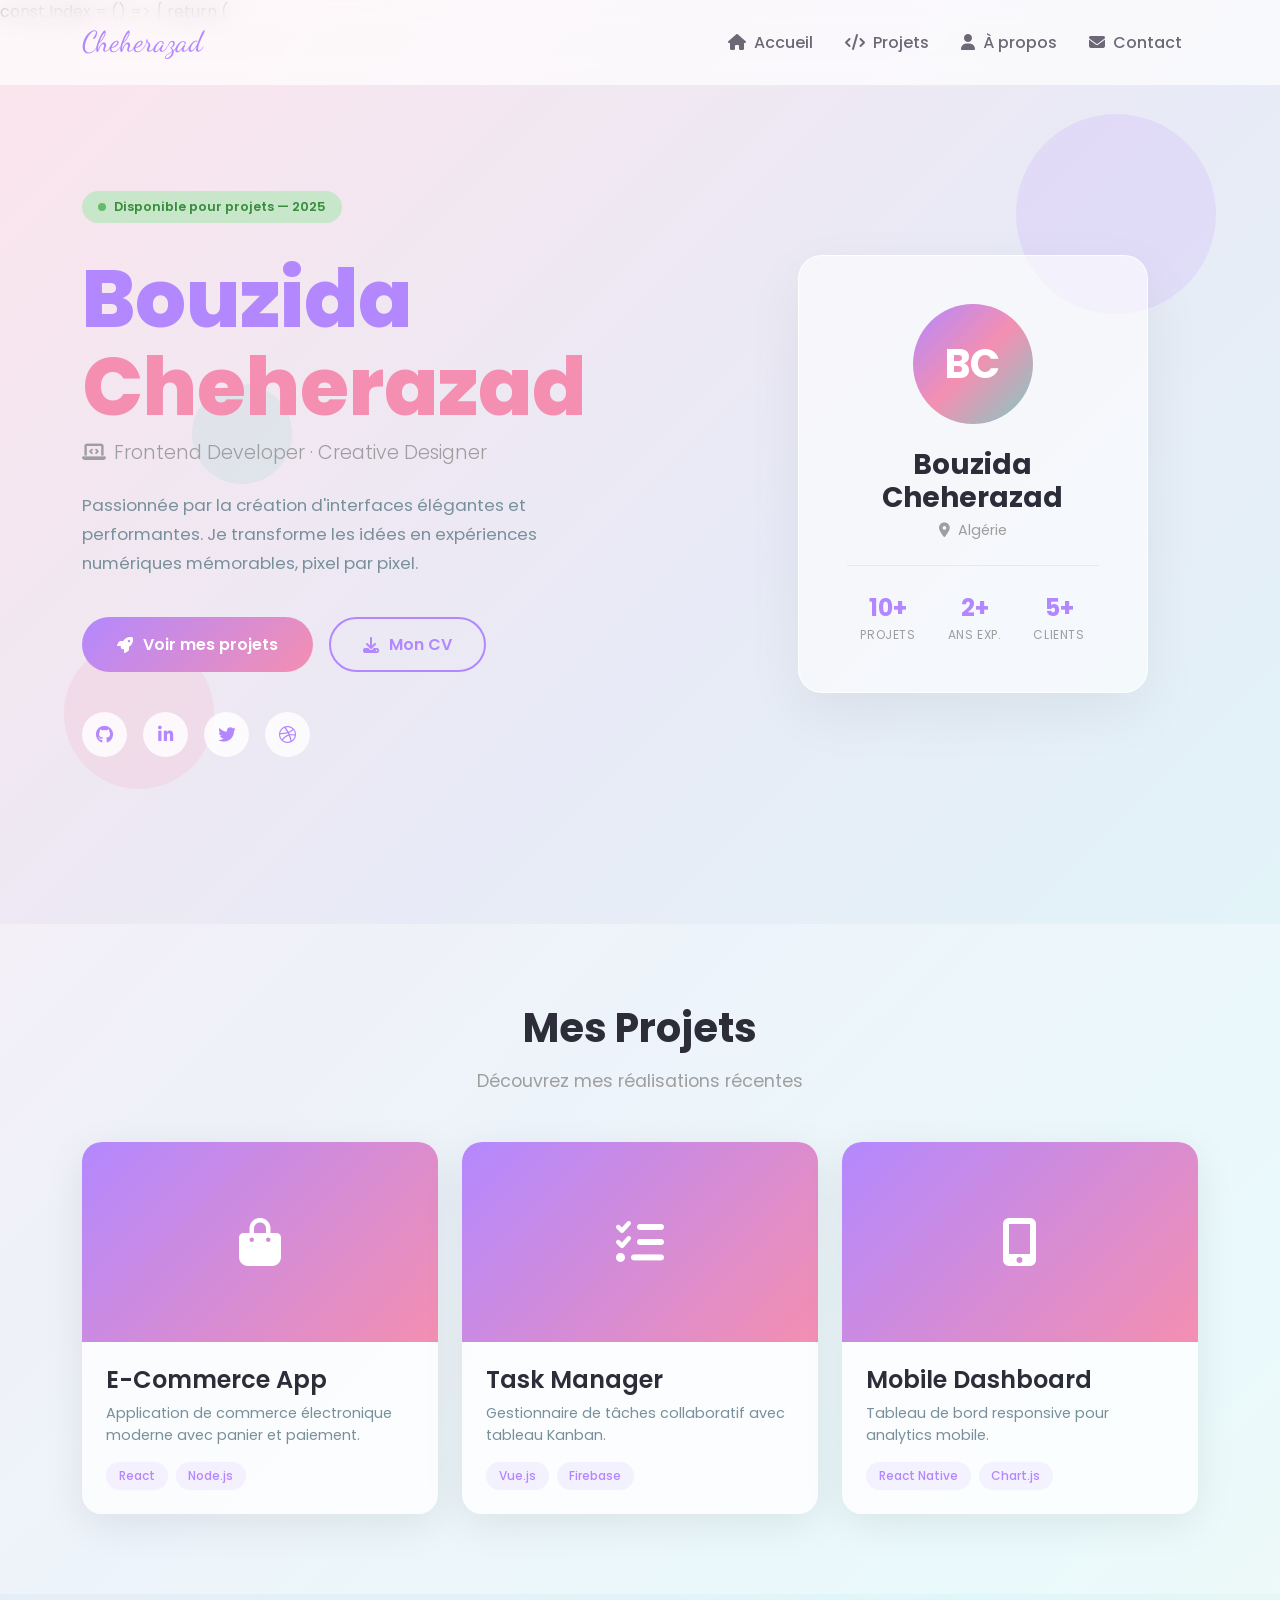
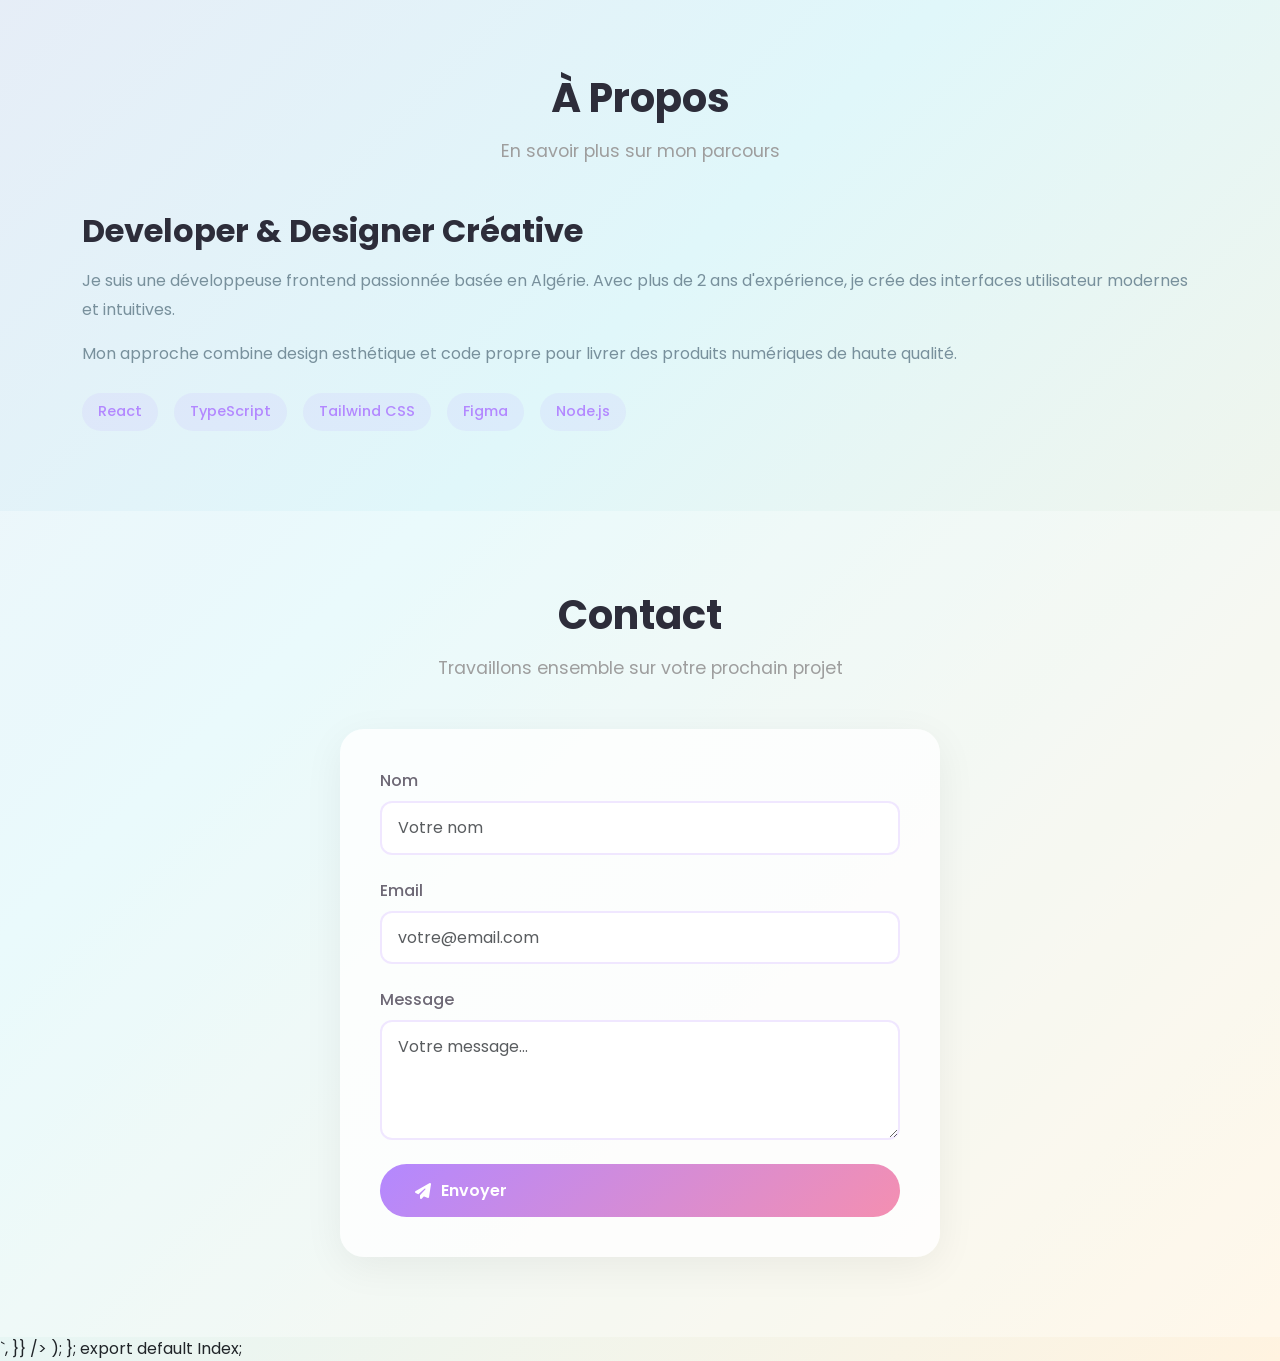
==== VibeCoding/VibeCoding.html @ f39eeb53 "Add files via upload" ====
const Index = () => {
  return (
    <div
      dangerouslySetInnerHTML={{
        __html: `
<!DOCTYPE html>
<html lang="fr">
<head>
  <meta charset="UTF-8" />
  <meta name="viewport" content="width=device-width, initial-scale=1.0" />
  <title>Portfolio — Bouzida Cheherazad</title>
  <link href="https://cdn.jsdelivr.net/npm/bootstrap@5.3.3/dist/css/bootstrap.min.css" rel="stylesheet" />
  <link href="https://cdnjs.cloudflare.com/ajax/libs/font-awesome/6.5.1/css/all.min.css" rel="stylesheet" />
  <link href="https://fonts.googleapis.com/css2?family=Poppins:wght@300;400;600;700;800&family=Dancing+Script:wght@700&display=swap" rel="stylesheet" />
  <style>
    * { margin: 0; padding: 0; box-sizing: border-box; }

    body {
      font-family: 'Poppins', sans-serif;
      background: linear-gradient(135deg, #fce4ec 0%, #e8eaf6 30%, #e0f7fa 60%, #fff3e0 100%);
      min-height: 100vh;
      overflow-x: hidden;
      scroll-behavior: smooth;
    }

    /* Navbar */
    .navbar-custom {
      background: rgba(255,255,255,0.7);
      backdrop-filter: blur(12px);
      border-bottom: 1px solid rgba(0,0,0,0.05);
      padding: 1rem 0;
    }
    .navbar-custom .navbar-brand {
      font-family: 'Dancing Script', cursive;
      font-size: 1.8rem;
      color: #b388ff;
    }
    .navbar-custom .nav-link {
      color: #6d6875;
      font-weight: 500;
      margin: 0 0.5rem;
      transition: color 0.3s;
    }
    .navbar-custom .nav-link:hover {
      color: #b388ff;
    }

    /* Hero */
    .hero {
      min-height: 100vh;
      display: flex;
      align-items: center;
      position: relative;
      padding-top: 80px;
    }

    .hero-content {
      animation: slideUp 1s ease both;
    }

    .badge-available {
      background: #c8e6c9;
      color: #388e3c;
      font-size: 0.8rem;
      font-weight: 600;
      padding: 0.4rem 1rem;
      border-radius: 50px;
      display: inline-flex;
      align-items: center;
      gap: 0.5rem;
      margin-bottom: 2rem;
    }

    .badge-available .dot {
      width: 8px;
      height: 8px;
      background: #66bb6a;
      border-radius: 50%;
      animation: pulse 2s infinite;
    }

    .hero h1 {
      font-size: clamp(2.5rem, 7vw, 5rem);
      font-weight: 800;
      color: #2d2d3a;
      line-height: 1.1;
      margin-bottom: 0.5rem;
    }

    .hero h1 .first-name {
      color: #b388ff;
    }

    .hero h1 .last-name {
      color: #f48fb1;
    }

    .hero .subtitle {
      font-size: 1.2rem;
      color: #9e9e9e;
      font-weight: 300;
      margin-bottom: 1.5rem;
    }

    .hero .description {
      font-size: 1.05rem;
      color: #78909c;
      max-width: 500px;
      line-height: 1.7;
      margin-bottom: 2.5rem;
    }

    .btn-pastel {
      background: linear-gradient(135deg, #b388ff, #f48fb1);
      color: #fff;
      border: none;
      padding: 0.9rem 2.2rem;
      border-radius: 50px;
      font-family: 'Poppins', sans-serif;
      font-size: 1rem;
      font-weight: 600;
      cursor: pointer;
      transition: transform 0.3s, box-shadow 0.3s;
      text-decoration: none;
      display: inline-flex;
      align-items: center;
      gap: 0.6rem;
    }

    .btn-pastel:hover {
      transform: translateY(-3px);
      box-shadow: 0 12px 30px rgba(179, 136, 255, 0.4);
      color: #fff;
    }

    .btn-outline-pastel {
      background: transparent;
      color: #b388ff;
      border: 2px solid #b388ff;
      padding: 0.85rem 2rem;
      border-radius: 50px;
      font-family: 'Poppins', sans-serif;
      font-size: 1rem;
      font-weight: 600;
      cursor: pointer;
      transition: all 0.3s;
      text-decoration: none;
      display: inline-flex;
      align-items: center;
      gap: 0.6rem;
    }

    .btn-outline-pastel:hover {
      background: #b388ff;
      color: #fff;
      transform: translateY(-3px);
    }

    /* Social icons */
    .social-icons {
      margin-top: 2.5rem;
      display: flex;
      gap: 1rem;
    }

    .social-icons a {
      width: 45px;
      height: 45px;
      border-radius: 50%;
      background: rgba(255,255,255,0.8);
      display: flex;
      align-items: center;
      justify-content: center;
      color: #b388ff;
      font-size: 1.1rem;
      transition: all 0.3s;
      text-decoration: none;
    }

    .social-icons a:hover {
      background: #b388ff;
      color: #fff;
      transform: translateY(-3px);
      box-shadow: 0 8px 20px rgba(179, 136, 255, 0.3);
    }

    /* Hero image area */
    .hero-visual {
      position: relative;
      display: flex;
      align-items: center;
      justify-content: center;
      animation: slideUp 1s ease 0.3s both;
    }

    .hero-card {
      background: rgba(255,255,255,0.6);
      backdrop-filter: blur(16px);
      border-radius: 24px;
      padding: 3rem;
      border: 1px solid rgba(255,255,255,0.8);
      box-shadow: 0 20px 60px rgba(0,0,0,0.06);
      text-align: center;
      max-width: 350px;
      width: 100%;
    }

    .hero-card .avatar {
      width: 120px;
      height: 120px;
      border-radius: 50%;
      background: linear-gradient(135deg, #b388ff, #f48fb1, #80cbc4);
      display: flex;
      align-items: center;
      justify-content: center;
      margin: 0 auto 1.5rem;
      font-size: 2.5rem;
      color: #fff;
      font-weight: 700;
      overflow: hidden;
    }

    .hero-card .avatar img {
      width: 100%;
      height: 100%;
      object-fit: cover;
    }

    .hero-card h3 {
      color: #2d2d3a;
      font-weight: 700;
      margin-bottom: 0.3rem;
    }

    .hero-card p {
      color: #9e9e9e;
      font-size: 0.9rem;
    }

    .stats {
      display: flex;
      justify-content: center;
      gap: 2rem;
      margin-top: 1.5rem;
      padding-top: 1.5rem;
      border-top: 1px solid rgba(0,0,0,0.06);
    }

    .stats .stat-item {
      text-align: center;
    }

    .stats .stat-number {
      font-size: 1.5rem;
      font-weight: 700;
      color: #b388ff;
    }

    .stats .stat-label {
      font-size: 0.75rem;
      color: #9e9e9e;
      text-transform: uppercase;
      letter-spacing: 0.05em;
    }

    /* Sections */
    section {
      padding: 5rem 0;
    }

    .section-title {
      text-align: center;
      margin-bottom: 3rem;
    }

    .section-title h2 {
      font-size: 2.5rem;
      font-weight: 700;
      color: #2d2d3a;
      margin-bottom: 1rem;
    }

    .section-title p {
      color: #9e9e9e;
      font-size: 1.1rem;
    }

    /* Projects Section */
    #projets {
      background: rgba(255,255,255,0.3);
    }

    .project-card {
      background: rgba(255,255,255,0.8);
      border-radius: 20px;
      overflow: hidden;
      box-shadow: 0 10px 40px rgba(0,0,0,0.08);
      transition: transform 0.3s, box-shadow 0.3s;
      height: 100%;
    }

    .project-card:hover {
      transform: translateY(-10px);
      box-shadow: 0 20px 60px rgba(0,0,0,0.12);
    }

    .project-image {
      height: 200px;
      background: linear-gradient(135deg, #b388ff, #f48fb1);
      display: flex;
      align-items: center;
      justify-content: center;
      color: #fff;
      font-size: 3rem;
    }

    .project-content {
      padding: 1.5rem;
    }

    .project-content h4 {
      color: #2d2d3a;
      font-weight: 600;
      margin-bottom: 0.5rem;
    }

    .project-content p {
      color: #78909c;
      font-size: 0.9rem;
      margin-bottom: 1rem;
    }

    .project-tags {
      display: flex;
      gap: 0.5rem;
      flex-wrap: wrap;
    }

    .project-tags span {
      background: rgba(179, 136, 255, 0.1);
      color: #b388ff;
      padding: 0.3rem 0.8rem;
      border-radius: 20px;
      font-size: 0.75rem;
      font-weight: 500;
    }

    /* About Section */
    .about-content {
      display: flex;
      align-items: center;
      gap: 3rem;
    }

    .about-text {
      flex: 1;
    }

    .about-text h3 {
      color: #2d2d3a;
      font-weight: 700;
      margin-bottom: 1rem;
      font-size: 2rem;
    }

    .about-text p {
      color: #78909c;
      line-height: 1.8;
      margin-bottom: 1rem;
    }

    .skills {
      display: flex;
      gap: 1rem;
      flex-wrap: wrap;
      margin-top: 1.5rem;
    }

    .skill-item {
      background: rgba(179, 136, 255, 0.1);
      color: #b388ff;
      padding: 0.5rem 1rem;
      border-radius: 25px;
      font-weight: 500;
      font-size: 0.9rem;
    }

    /* Contact Section */
    #contact {
      background: rgba(255,255,255,0.3);
    }

    .contact-form {
      max-width: 600px;
      margin: 0 auto;
      background: rgba(255,255,255,0.8);
      padding: 2.5rem;
      border-radius: 24px;
      box-shadow: 0 10px 40px rgba(0,0,0,0.06);
    }

    .form-group {
      margin-bottom: 1.5rem;
    }

    .form-group label {
      display: block;
      color: #6d6875;
      font-weight: 500;
      margin-bottom: 0.5rem;
    }

    .form-control {
      width: 100%;
      padding: 0.8rem 1rem;
      border: 2px solid rgba(179, 136, 255, 0.2);
      border-radius: 12px;
      font-family: 'Poppins', sans-serif;
      transition: border-color 0.3s;
      background: rgba(255,255,255,0.9);
    }

    .form-control:focus {
      outline: none;
      border-color: #b388ff;
    }

    textarea.form-control {
      resize: vertical;
      min-height: 120px;
    }

    /* Floating shapes */
    .shape {
      position: absolute;
      border-radius: 50%;
      opacity: 0.15;
      animation: float 6s ease-in-out infinite;
      pointer-events: none;
    }

    .shape-1 {
      width: 200px; height: 200px;
      background: #b388ff;
      top: 10%; right: 5%;
      animation-delay: 0s;
    }

    .shape-2 {
      width: 150px; height: 150px;
      background: #f48fb1;
      bottom: 15%; left: 5%;
      animation-delay: 2s;
    }

    .shape-3 {
      width: 100px; height: 100px;
      background: #80cbc4;
      top: 40%; left: 15%;
      animation-delay: 4s;
    }

    /* Animations */
    @keyframes slideUp {
      from { opacity: 0; transform: translateY(40px); }
      to   { opacity: 1; transform: translateY(0); }
    }

    @keyframes pulse {
      0%, 100% { opacity: 1; transform: scale(1); }
      50% { opacity: 0.5; transform: scale(1.8); }
    }

    @keyframes float {
      0%, 100% { transform: translateY(0); }
      50% { transform: translateY(-20px); }
    }

    /* Responsive */
    @media (max-width: 768px) {
      .hero-visual { margin-top: 3rem; }
      .hero { text-align: center; padding-top: 100px; }
      .description { margin-left: auto; margin-right: auto; }
      .social-icons { justify-content: center; }
      .btn-group-hero { justify-content: center; }
      .about-content { flex-direction: column; text-align: center; }
    }
  </style>
</head>
<body>

  <!-- Navbar -->
  <nav class="navbar navbar-expand-lg navbar-custom fixed-top">
    <div class="container">
      <a class="navbar-brand" href="#accueil">Cheherazad</a>
      <button class="navbar-toggler" type="button" data-bs-toggle="collapse" data-bs-target="#navMenu" aria-label="Menu de navigation">
        <span class="navbar-toggler-icon"></span>
      </button>
      <div class="collapse navbar-collapse" id="navMenu">
        <ul class="navbar-nav ms-auto">
          <li class="nav-item"><a class="nav-link" href="#accueil"><i class="fas fa-home me-1"></i> Accueil</a></li>
          <li class="nav-item"><a class="nav-link" href="#projets"><i class="fas fa-code me-1"></i> Projets</a></li>
          <li class="nav-item"><a class="nav-link" href="#apropos"><i class="fas fa-user me-1"></i> À propos</a></li>
          <li class="nav-item"><a class="nav-link" href="#contact"><i class="fas fa-envelope me-1"></i> Contact</a></li>
        </ul>
      </div>
    </div>
  </nav>

  <!-- Hero Section -->
  <section id="accueil" class="hero">
    <div class="shape shape-1"></div>
    <div class="shape shape-2"></div>
    <div class="shape shape-3"></div>

    <div class="container">
      <div class="row align-items-center">
        <div class="col-lg-7 hero-content">

          <div class="badge-available">
            <span class="dot"></span>
            Disponible pour projets — 2025
          </div>

          <h1>
            <span class="first-name">Bouzida</span><br />
            <span class="last-name">Cheherazad</span>
          </h1>

          <p class="subtitle">
            <i class="fas fa-laptop-code me-2"></i>Frontend Developer · Creative Designer
          </p>

          <p class="description">
            Passionnée par la création d'interfaces élégantes et performantes.
            Je transforme les idées en expériences numériques mémorables, pixel par pixel.
          </p>

          <div class="d-flex gap-3 flex-wrap btn-group-hero">
            <a href="#projets" class="btn-pastel">
              <i class="fas fa-rocket"></i> Voir mes projets
            </a>
            <a href="#" class="btn-outline-pastel" download>
              <i class="fas fa-download"></i> Mon CV
            </a>
          </div>

          <div class="social-icons">
            <a href="https://github.com" target="_blank" rel="noopener noreferrer" aria-label="GitHub"><i class="fab fa-github"></i></a>
            <a href="https://linkedin.com" target="_blank" rel="noopener noreferrer" aria-label="LinkedIn"><i class="fab fa-linkedin-in"></i></a>
            <a href="https://twitter.com" target="_blank" rel="noopener noreferrer" aria-label="Twitter"><i class="fab fa-twitter"></i></a>
            <a href="https://dribbble.com" target="_blank" rel="noopener noreferrer" aria-label="Dribbble"><i class="fab fa-dribbble"></i></a>
          </div>

        </div>

        <div class="col-lg-5 hero-visual">
          <div class="hero-card">
            <div class="avatar">
              <!-- Remplacez par votre photo: <img src="votre-photo.jpg" alt="Bouzida Cheherazad" /> -->
              BC
            </div>
            <h3>Bouzida Cheherazad</h3>
            <p><i class="fas fa-map-marker-alt me-1"></i> Algérie</p>
            <div class="stats">
              <div class="stat-item">
                <div class="stat-number">10+</div>
                <div class="stat-label">Projets</div>
              </div>
              <div class="stat-item">
                <div class="stat-number">2+</div>
                <div class="stat-label">Ans Exp.</div>
              </div>
              <div class="stat-item">
                <div class="stat-number">5+</div>
                <div class="stat-label">Clients</div>
              </div>
            </div>
          </div>
        </div>
      </div>
    </div>
  </section>

  <!-- Projects Section -->
  <section id="projets">
    <div class="container">
      <div class="section-title">
        <h2>Mes Projets</h2>
        <p>Découvrez mes réalisations récentes</p>
      </div>
      <div class="row g-4">
        <div class="col-md-4">
          <div class="project-card">
            <div class="project-image"><i class="fas fa-shopping-bag"></i></div>
            <div class="project-content">
              <h4>E-Commerce App</h4>
              <p>Application de commerce électronique moderne avec panier et paiement.</p>
              <div class="project-tags">
                <span>React</span>
                <span>Node.js</span>
              </div>
            </div>
          </div>
        </div>
        <div class="col-md-4">
          <div class="project-card">
            <div class="project-image"><i class="fas fa-tasks"></i></div>
            <div class="project-content">
              <h4>Task Manager</h4>
              <p>Gestionnaire de tâches collaboratif avec tableau Kanban.</p>
              <div class="project-tags">
                <span>Vue.js</span>
                <span>Firebase</span>
              </div>
            </div>
          </div>
        </div>
        <div class="col-md-4">
          <div class="project-card">
            <div class="project-image"><i class="fas fa-mobile-alt"></i></div>
            <div class="project-content">
              <h4>Mobile Dashboard</h4>
              <p>Tableau de bord responsive pour analytics mobile.</p>
              <div class="project-tags">
                <span>React Native</span>
                <span>Chart.js</span>
              </div>
            </div>
          </div>
        </div>
      </div>
    </div>
  </section>

  <!-- About Section -->
  <section id="apropos">
    <div class="container">
      <div class="section-title">
        <h2>À Propos</h2>
        <p>En savoir plus sur mon parcours</p>
      </div>
      <div class="about-content">
        <div class="about-text">
          <h3>Developer & Designer Créative</h3>
          <p>Je suis une développeuse frontend passionnée basée en Algérie. Avec plus de 2 ans d'expérience, je crée des interfaces utilisateur modernes et intuitives.</p>
          <p>Mon approche combine design esthétique et code propre pour livrer des produits numériques de haute qualité.</p>
          <div class="skills">
            <span class="skill-item">React</span>
            <span class="skill-item">TypeScript</span>
            <span class="skill-item">Tailwind CSS</span>
            <span class="skill-item">Figma</span>
            <span class="skill-item">Node.js</span>
          </div>
        </div>
      </div>
    </div>
  </section>

  <!-- Contact Section -->
  <section id="contact">
    <div class="container">
      <div class="section-title">
        <h2>Contact</h2>
        <p>Travaillons ensemble sur votre prochain projet</p>
      </div>
      <div class="contact-form">
        <form>
          <div class="form-group">
            <label for="name">Nom</label>
            <input type="text" class="form-control" id="name" placeholder="Votre nom" required />
          </div>
          <div class="form-group">
            <label for="email">Email</label>
            <input type="email" class="form-control" id="email" placeholder="votre@email.com" required />
          </div>
          <div class="form-group">
            <label for="message">Message</label>
            <textarea class="form-control" id="message" placeholder="Votre message..." required></textarea>
          </div>
          <button type="submit" class="btn-pastel w-100">
            <i class="fas fa-paper-plane"></i> Envoyer
          </button>
        </form>
      </div>
    </div>
  </section>

  <script src="https://cdn.jsdelivr.net/npm/bootstrap@5.3.3/dist/js/bootstrap.bundle.min.js"></script>
</body>
</html>
        `,
      }}
    />
  );
};

export default Index;
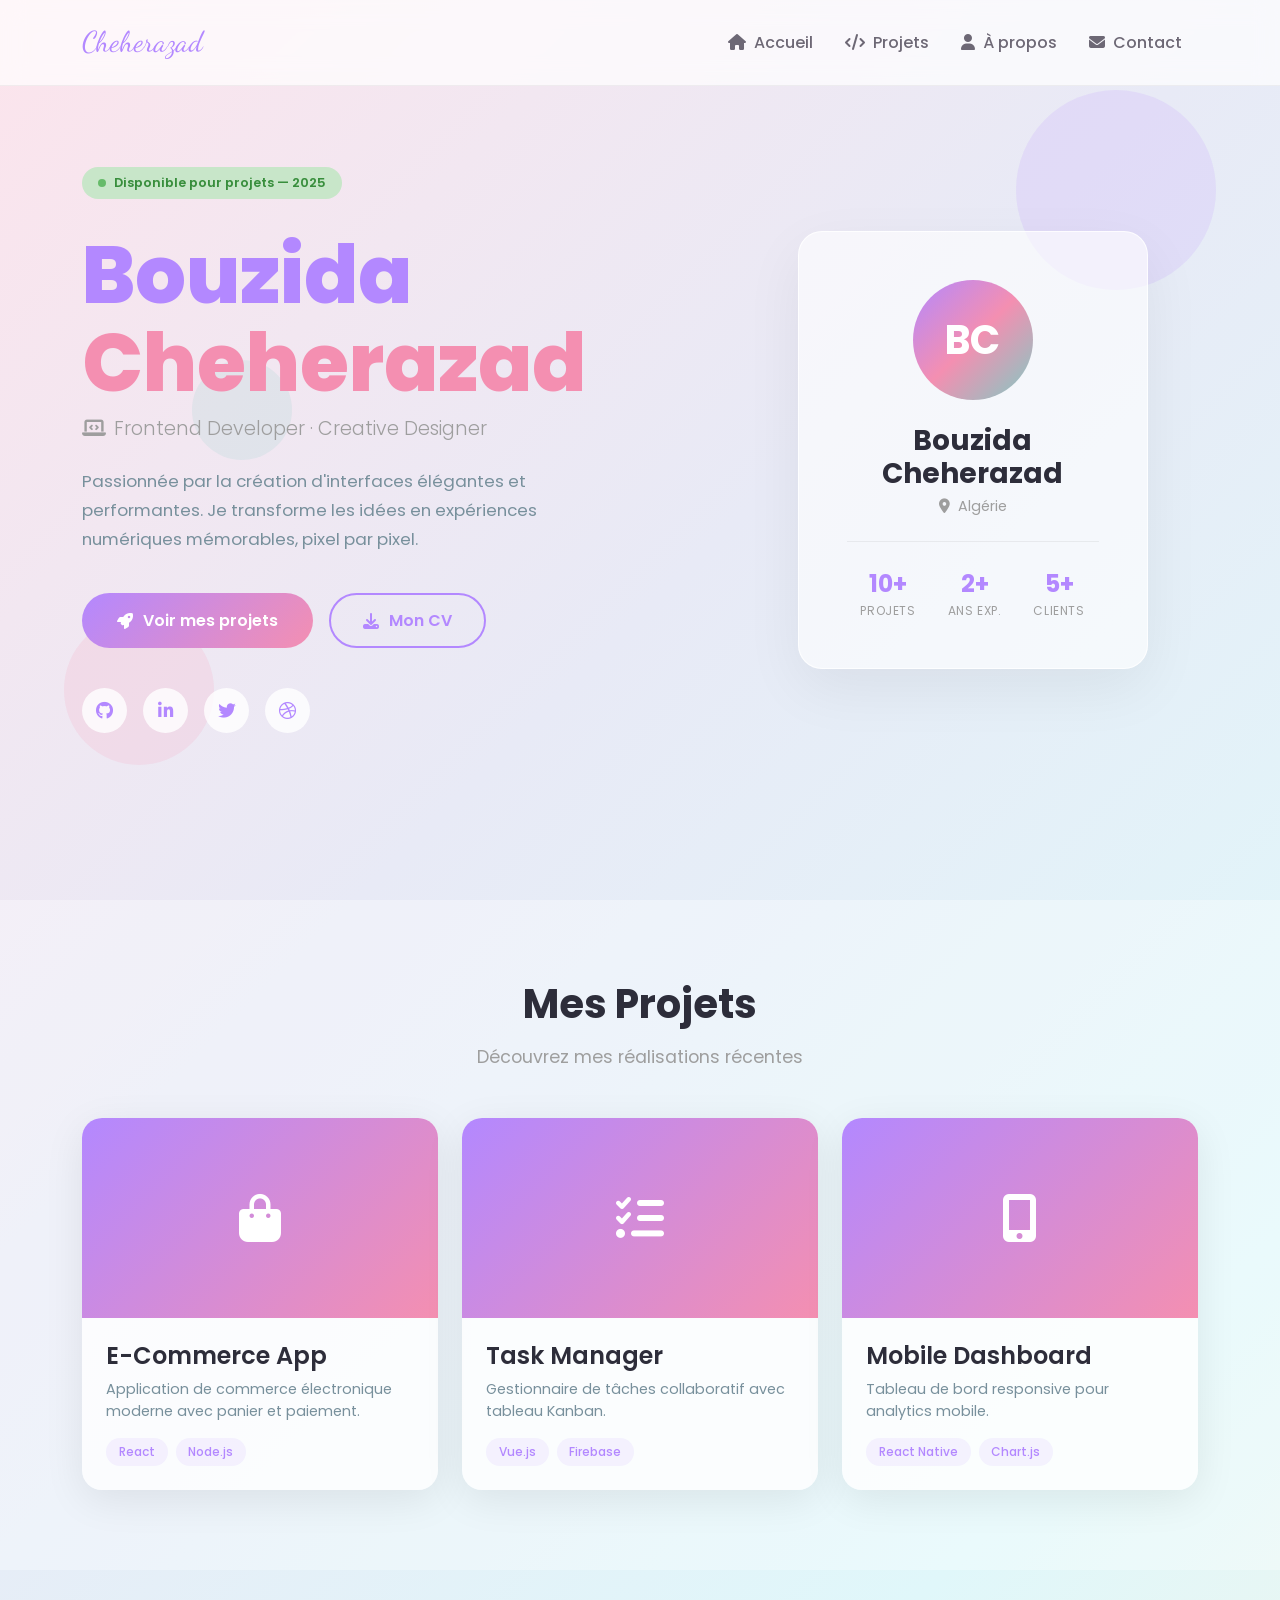
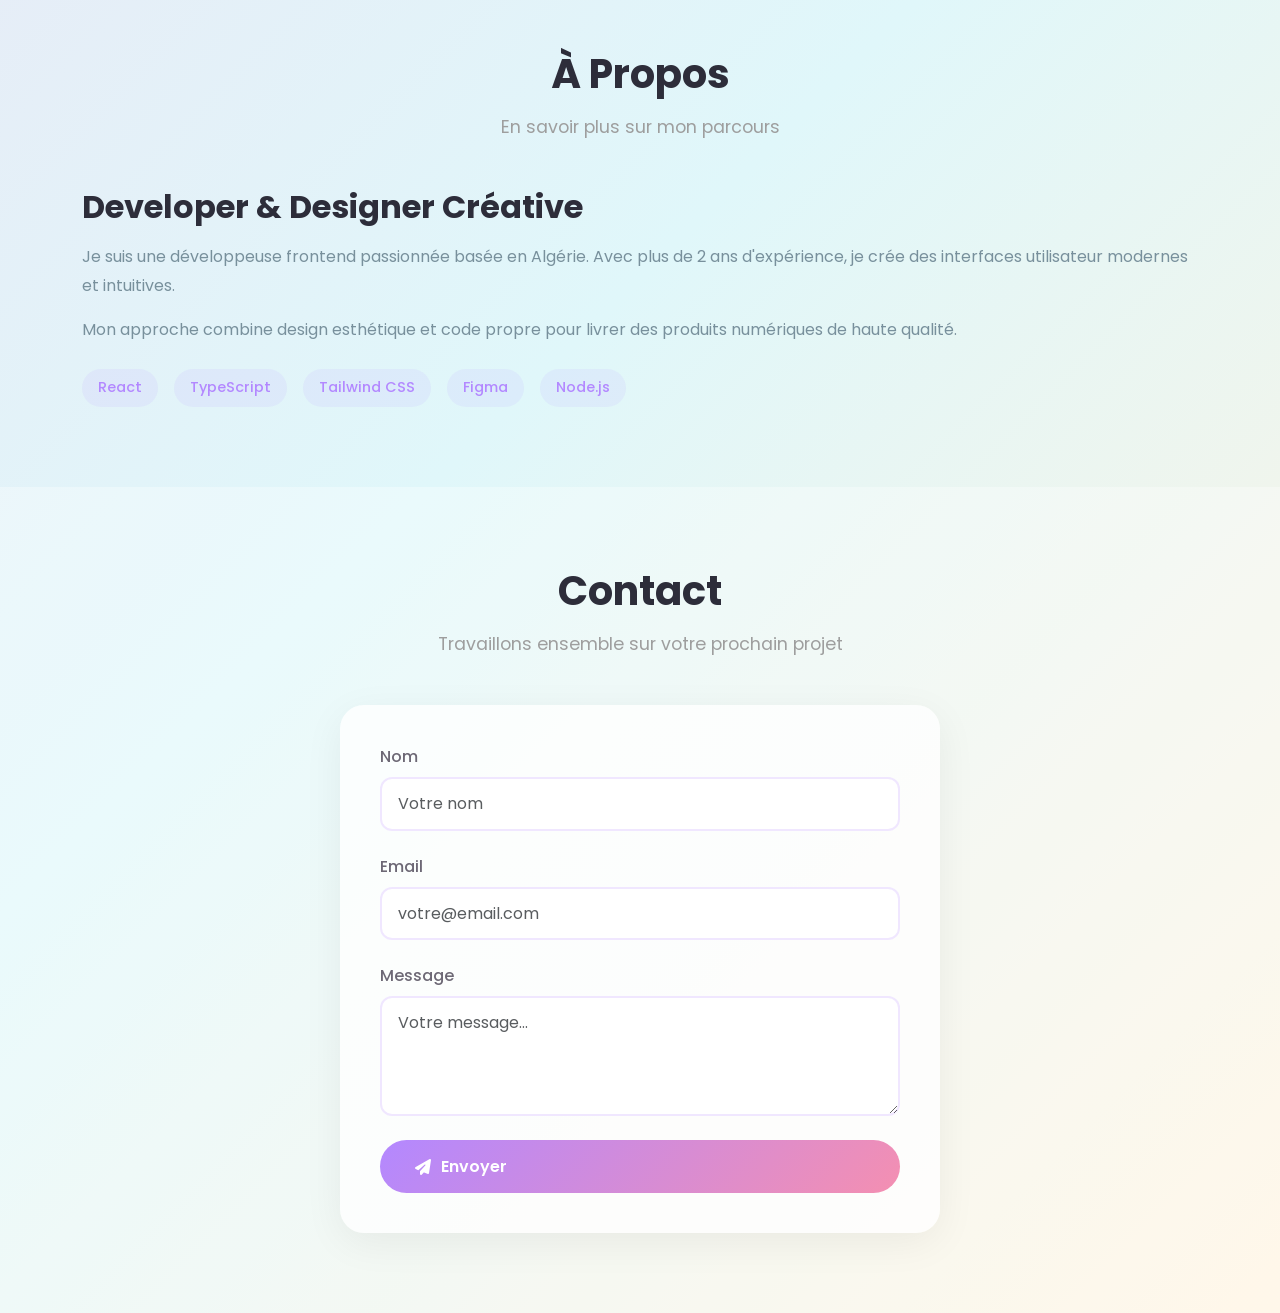
==== commit 1a2322e0: "Update VibeCoding.html" ====
--- a/VibeCoding/VibeCoding.html
+++ b/VibeCoding/VibeCoding.html
@@ -1,8 +1,4 @@
-const Index = () => {
-  return (
-    <div
-      dangerouslySetInnerHTML={{
-        __html: `
+
 <!DOCTYPE html>
 <html lang="fr">
 <head>
@@ -689,11 +685,5 @@
   <script src="https://cdn.jsdelivr.net/npm/bootstrap@5.3.3/dist/js/bootstrap.bundle.min.js"></script>
 </body>
 </html>
-        `,
-      }}
-    />
-  );
-};
-
-export default Index;
-        +       
+        
